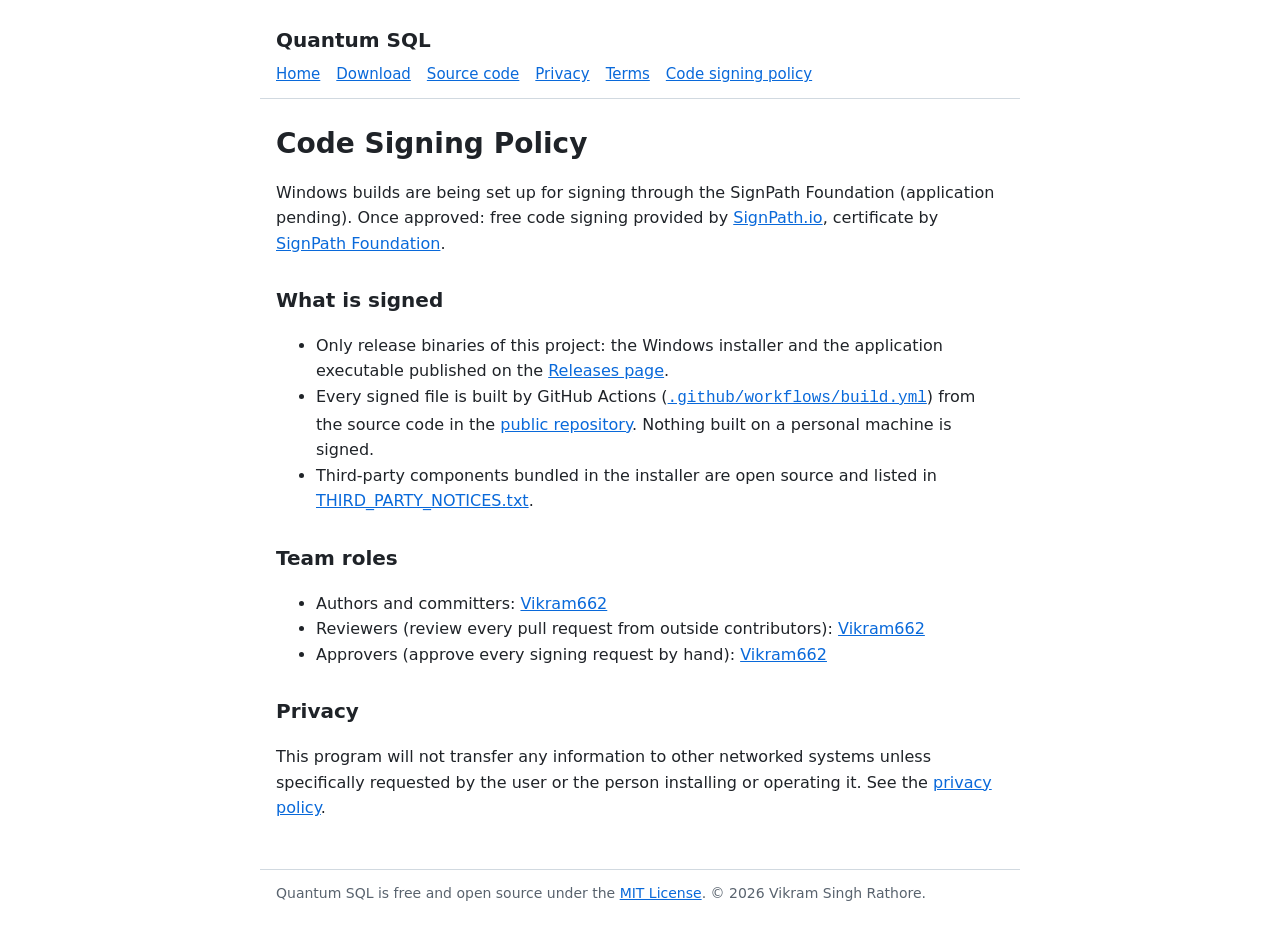
==== docs/code-signing.html @ f1ba7c72 "Add project website for GitHub Pages: home, privacy, terms, code signing policy" ====
<!doctype html>
<html lang="en">
<head>
<meta charset="utf-8">
<meta name="viewport" content="width=device-width, initial-scale=1">
<title>Code Signing Policy - Quantum SQL</title>
<meta name="description" content="Code signing policy for Quantum SQL releases.">
<link rel="stylesheet" href="style.css">
</head>
<body>
<header>
  <a class="brand" href="./">Quantum SQL</a>
  <nav>
    <a href="./">Home</a>
    <a href="https://github.com/Vikram662/quantum-sql-studio/releases">Download</a>
    <a href="https://github.com/Vikram662/quantum-sql-studio">Source code</a>
    <a href="privacy.html">Privacy</a>
    <a href="terms.html">Terms</a>
    <a href="code-signing.html">Code signing policy</a>
  </nav>
</header>
<main>
  <h1>Code Signing Policy</h1>
  <p>Windows builds are being set up for signing through the SignPath Foundation (application pending). Once approved: free code signing provided by <a href="https://about.signpath.io/">SignPath.io</a>, certificate by <a href="https://signpath.org/">SignPath Foundation</a>.</p>

  <h2>What is signed</h2>
  <ul>
    <li>Only release binaries of this project: the Windows installer and the application executable published on the <a href="https://github.com/Vikram662/quantum-sql-studio/releases">Releases page</a>.</li>
    <li>Every signed file is built by GitHub Actions (<a href="https://github.com/Vikram662/quantum-sql-studio/blob/main/.github/workflows/build.yml"><code>.github/workflows/build.yml</code></a>) from the source code in the <a href="https://github.com/Vikram662/quantum-sql-studio">public repository</a>. Nothing built on a personal machine is signed.</li>
    <li>Third-party components bundled in the installer are open source and listed in <a href="https://github.com/Vikram662/quantum-sql-studio/blob/main/THIRD_PARTY_NOTICES.txt">THIRD_PARTY_NOTICES.txt</a>.</li>
  </ul>

  <h2>Team roles</h2>
  <ul>
    <li>Authors and committers: <a href="https://github.com/Vikram662">Vikram662</a></li>
    <li>Reviewers (review every pull request from outside contributors): <a href="https://github.com/Vikram662">Vikram662</a></li>
    <li>Approvers (approve every signing request by hand): <a href="https://github.com/Vikram662">Vikram662</a></li>
  </ul>

  <h2>Privacy</h2>
  <p>This program will not transfer any information to other networked systems unless specifically requested by the user or the person installing or operating it. See the <a href="privacy.html">privacy policy</a>.</p>
</main>
<footer>
  Quantum SQL is free and open source under the <a href="https://github.com/Vikram662/quantum-sql-studio/blob/main/LICENSE">MIT License</a>. &copy; 2026 Vikram Singh Rathore.
</footer>
</body>
</html>
---- docs/style.css ----
:root { --bg: #ffffff; --fg: #1f2328; --muted: #59636e; --line: #d1d9e0; --accent: #0969da; }
@media (prefers-color-scheme: dark) {
  :root { --bg: #0d1117; --fg: #e6edf3; --muted: #9198a1; --line: #3d444d; --accent: #4493f8; }
}
* { box-sizing: border-box; }
body { margin: 0; background: var(--bg); color: var(--fg); font: 16px/1.6 system-ui, -apple-system, "Segoe UI", Roboto, sans-serif; }
header, main, footer { max-width: 760px; margin: 0 auto; padding: 0 16px; }
header { padding-top: 24px; padding-bottom: 12px; border-bottom: 1px solid var(--line); }
header a.brand { font-weight: 700; font-size: 20px; color: var(--fg); text-decoration: none; }
nav { margin-top: 6px; display: flex; flex-wrap: wrap; gap: 4px 16px; font-size: 15px; }
main { padding-top: 8px; padding-bottom: 32px; }
footer { padding-top: 12px; padding-bottom: 32px; border-top: 1px solid var(--line); color: var(--muted); font-size: 14px; }
a { color: var(--accent); }
h1 { font-size: 28px; line-height: 1.25; }
h2 { font-size: 20px; margin-top: 28px; }
.muted { color: var(--muted); }
.button { display: inline-block; padding: 8px 16px; border-radius: 6px; background: var(--accent); color: #fff; text-decoration: none; font-weight: 600; }
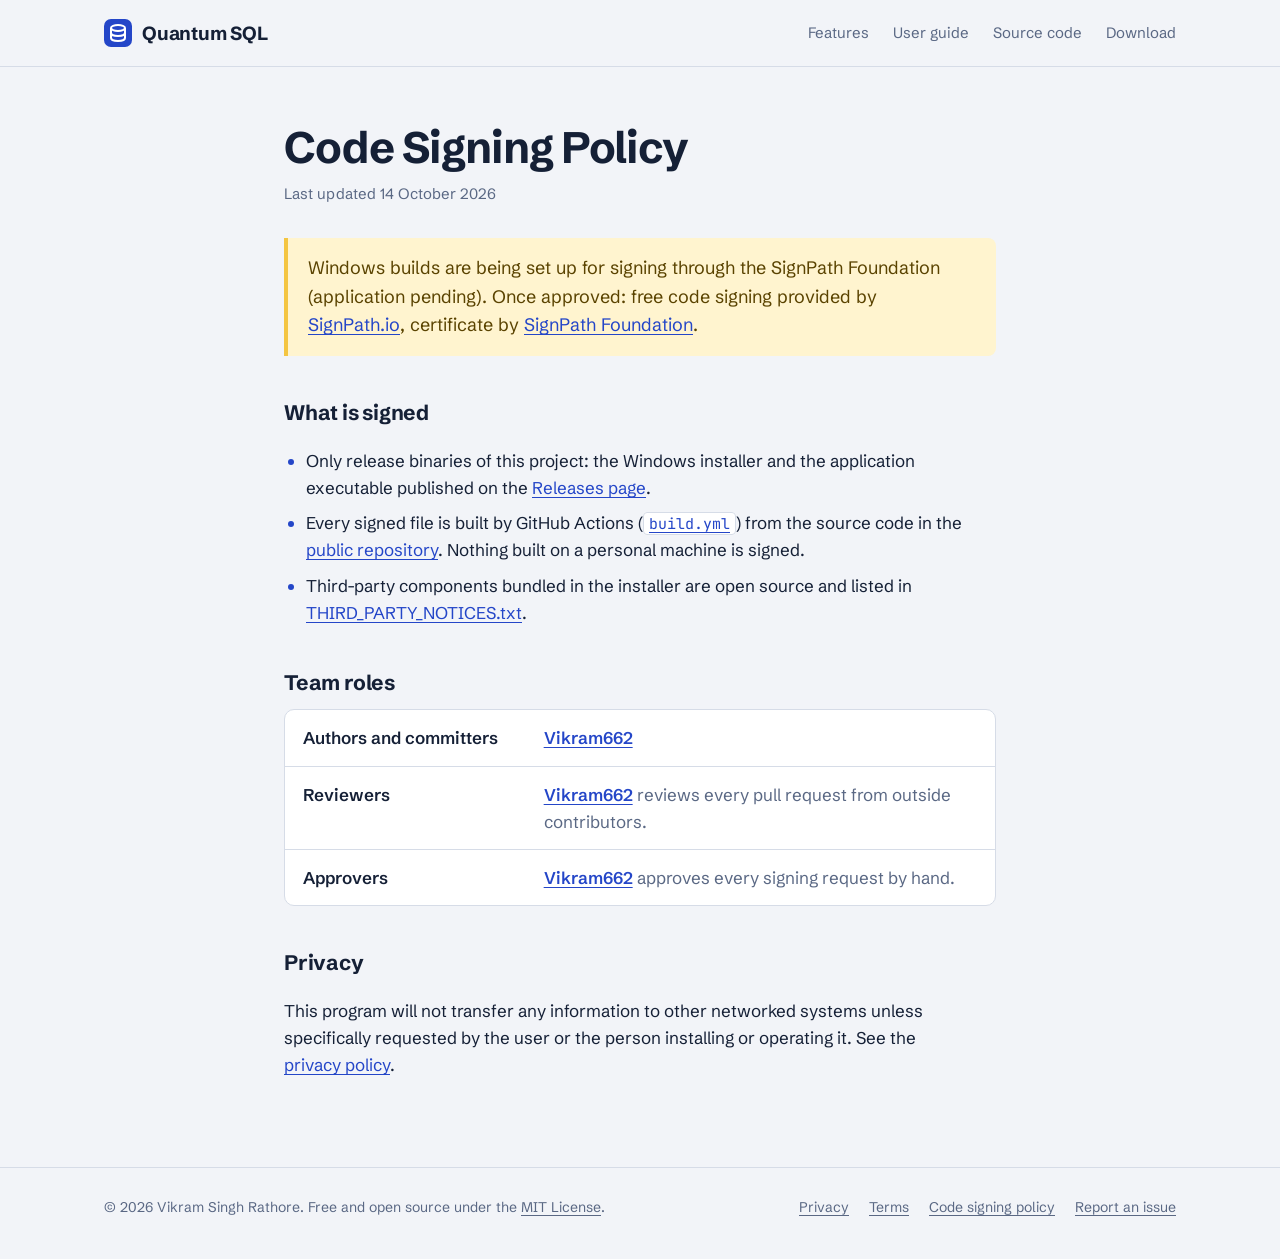
==== commit ef7e03e7: "Redesign project website" ====
--- a/docs/code-signing.html
+++ b/docs/code-signing.html
@@ -5,43 +5,64 @@
 <meta name="viewport" content="width=device-width, initial-scale=1">
 <title>Code Signing Policy - Quantum SQL</title>
 <meta name="description" content="Code signing policy for Quantum SQL releases.">
+<link rel="icon" href="data:image/svg+xml,%3Csvg xmlns='http://www.w3.org/2000/svg' viewBox='0 0 28 28'%3E%3Crect width='28' height='28' rx='7' fill='%232446c8'/%3E%3Cellipse cx='14' cy='9' rx='7' ry='3' fill='none' stroke='%23fff' stroke-width='2'/%3E%3Cpath d='M7 9v10c0 1.7 3.1 3 7 3s7-1.3 7-3V9M7 14c0 1.7 3.1 3 7 3s7-1.3 7-3' fill='none' stroke='%23fff' stroke-width='2'/%3E%3C/svg%3E">
+<link rel="preconnect" href="https://fonts.googleapis.com">
+<link rel="preconnect" href="https://fonts.gstatic.com" crossorigin>
+<link rel="stylesheet" href="https://fonts.googleapis.com/css2?family=JetBrains+Mono:wght@400;500&family=Schibsted+Grotesk:wght@400;600;700;800&display=swap">
 <link rel="stylesheet" href="style.css">
 </head>
 <body>
-<header>
-  <a class="brand" href="./">Quantum SQL</a>
-  <nav>
-    <a href="./">Home</a>
-    <a href="https://github.com/Vikram662/quantum-sql-studio/releases">Download</a>
-    <a href="https://github.com/Vikram662/quantum-sql-studio">Source code</a>
-    <a href="privacy.html">Privacy</a>
-    <a href="terms.html">Terms</a>
-    <a href="code-signing.html">Code signing policy</a>
-  </nav>
+<header class="topbar">
+  <div class="wrap">
+    <a class="brand" href="./">
+      <svg width="28" height="28" viewBox="0 0 28 28" aria-hidden="true"><rect width="28" height="28" rx="7" fill="#2446c8"/><ellipse cx="14" cy="9" rx="7" ry="3" fill="none" stroke="#fff" stroke-width="2"/><path d="M7 9v10c0 1.7 3.1 3 7 3s7-1.3 7-3V9M7 14c0 1.7 3.1 3 7 3s7-1.3 7-3" fill="none" stroke="#fff" stroke-width="2"/></svg>
+      Quantum SQL
+    </a>
+    <nav aria-label="Main">
+      <a href="./#features">Features</a>
+      <a href="https://github.com/Vikram662/quantum-sql-studio/blob/main/docs/USER_GUIDE.md">User guide</a>
+      <a href="https://github.com/Vikram662/quantum-sql-studio">Source code</a>
+      <a href="https://github.com/Vikram662/quantum-sql-studio/releases">Download</a>
+    </nav>
+  </div>
 </header>
-<main>
-  <h1>Code Signing Policy</h1>
-  <p>Windows builds are being set up for signing through the SignPath Foundation (application pending). Once approved: free code signing provided by <a href="https://about.signpath.io/">SignPath.io</a>, certificate by <a href="https://signpath.org/">SignPath Foundation</a>.</p>
 
-  <h2>What is signed</h2>
-  <ul>
-    <li>Only release binaries of this project: the Windows installer and the application executable published on the <a href="https://github.com/Vikram662/quantum-sql-studio/releases">Releases page</a>.</li>
-    <li>Every signed file is built by GitHub Actions (<a href="https://github.com/Vikram662/quantum-sql-studio/blob/main/.github/workflows/build.yml"><code>.github/workflows/build.yml</code></a>) from the source code in the <a href="https://github.com/Vikram662/quantum-sql-studio">public repository</a>. Nothing built on a personal machine is signed.</li>
-    <li>Third-party components bundled in the installer are open source and listed in <a href="https://github.com/Vikram662/quantum-sql-studio/blob/main/THIRD_PARTY_NOTICES.txt">THIRD_PARTY_NOTICES.txt</a>.</li>
-  </ul>
+<main class="doc">
+  <div class="wrap">
+    <h1>Code Signing Policy</h1>
+    <p class="updated">Last updated 14 October 2026</p>
 
-  <h2>Team roles</h2>
-  <ul>
-    <li>Authors and committers: <a href="https://github.com/Vikram662">Vikram662</a></li>
-    <li>Reviewers (review every pull request from outside contributors): <a href="https://github.com/Vikram662">Vikram662</a></li>
-    <li>Approvers (approve every signing request by hand): <a href="https://github.com/Vikram662">Vikram662</a></li>
-  </ul>
+    <p class="summary">Windows builds are being set up for signing through the SignPath Foundation (application pending). Once approved: free code signing provided by <a href="https://about.signpath.io/">SignPath.io</a>, certificate by <a href="https://signpath.org/">SignPath Foundation</a>.</p>
 
-  <h2>Privacy</h2>
-  <p>This program will not transfer any information to other networked systems unless specifically requested by the user or the person installing or operating it. See the <a href="privacy.html">privacy policy</a>.</p>
+    <h2>What is signed</h2>
+    <ul>
+      <li>Only release binaries of this project: the Windows installer and the application executable published on the <a href="https://github.com/Vikram662/quantum-sql-studio/releases">Releases page</a>.</li>
+      <li>Every signed file is built by GitHub Actions (<a href="https://github.com/Vikram662/quantum-sql-studio/blob/main/.github/workflows/build.yml"><code>build.yml</code></a>) from the source code in the <a href="https://github.com/Vikram662/quantum-sql-studio">public repository</a>. Nothing built on a personal machine is signed.</li>
+      <li>Third-party components bundled in the installer are open source and listed in <a href="https://github.com/Vikram662/quantum-sql-studio/blob/main/THIRD_PARTY_NOTICES.txt">THIRD_PARTY_NOTICES.txt</a>.</li>
+    </ul>
+
+    <h2>Team roles</h2>
+    <dl class="roles">
+      <div><dt>Authors and committers</dt><dd><a href="https://github.com/Vikram662">Vikram662</a></dd></div>
+      <div><dt>Reviewers</dt><dd><a href="https://github.com/Vikram662">Vikram662</a> reviews every pull request from outside contributors.</dd></div>
+      <div><dt>Approvers</dt><dd><a href="https://github.com/Vikram662">Vikram662</a> approves every signing request by hand.</dd></div>
+    </dl>
+
+    <h2>Privacy</h2>
+    <p>This program will not transfer any information to other networked systems unless specifically requested by the user or the person installing or operating it. See the <a href="privacy.html">privacy policy</a>.</p>
+  </div>
 </main>
-<footer>
-  Quantum SQL is free and open source under the <a href="https://github.com/Vikram662/quantum-sql-studio/blob/main/LICENSE">MIT License</a>. &copy; 2026 Vikram Singh Rathore.
+
+<footer class="footer">
+  <div class="wrap">
+    <span>&copy; 2026 Vikram Singh Rathore. Free and open source under the <a href="https://github.com/Vikram662/quantum-sql-studio/blob/main/LICENSE">MIT License</a>.</span>
+    <nav aria-label="Legal">
+      <a href="privacy.html">Privacy</a>
+      <a href="terms.html">Terms</a>
+      <a href="code-signing.html" aria-current="page">Code signing policy</a>
+      <a href="https://github.com/Vikram662/quantum-sql-studio/issues">Report an issue</a>
+    </nav>
+  </div>
 </footer>
 </body>
 </html>
--- a/docs/style.css
+++ b/docs/style.css
@@ -1,17 +1,159 @@
-:root { --bg: #ffffff; --fg: #1f2328; --muted: #59636e; --line: #d1d9e0; --accent: #0969da; }
+:root {
+  --paper: #f2f4f8;
+  --surface: #ffffff;
+  --ink: #152036;
+  --steel: #5a6884;
+  --line: #d6dce7;
+  --blue: #2446c8;
+  --blue-ink: #ffffff;
+  --amber: #f4c542;
+  --amber-soft: #fff4cf;
+  --amber-ink: #5a4300;
+  --code-bg: #152036;
+  --code-fg: #dfe6f3;
+  --code-dim: #7d8aa6;
+  --code-kw: #8fb0ff;
+  --code-str: #9fe0b4;
+  --code-num: #ffcf70;
+  --radius-window: 12px;
+  --radius-control: 6px;
+}
+
 @media (prefers-color-scheme: dark) {
-  :root { --bg: #0d1117; --fg: #e6edf3; --muted: #9198a1; --line: #3d444d; --accent: #4493f8; }
+  :root {
+    --paper: #0f1626;
+    --surface: #172036;
+    --ink: #e4e9f2;
+    --steel: #9aa6bf;
+    --line: #2a3550;
+    --blue: #7c9bff;
+    --blue-ink: #0f1626;
+    --amber: #f4c542;
+    --amber-soft: #3a3115;
+    --amber-ink: #f8dd8a;
+    --code-bg: #0a1020;
+    --code-fg: #dfe6f3;
+  }
 }
+
 * { box-sizing: border-box; }
-body { margin: 0; background: var(--bg); color: var(--fg); font: 16px/1.6 system-ui, -apple-system, "Segoe UI", Roboto, sans-serif; }
-header, main, footer { max-width: 760px; margin: 0 auto; padding: 0 16px; }
-header { padding-top: 24px; padding-bottom: 12px; border-bottom: 1px solid var(--line); }
-header a.brand { font-weight: 700; font-size: 20px; color: var(--fg); text-decoration: none; }
-nav { margin-top: 6px; display: flex; flex-wrap: wrap; gap: 4px 16px; font-size: 15px; }
-main { padding-top: 8px; padding-bottom: 32px; }
-footer { padding-top: 12px; padding-bottom: 32px; border-top: 1px solid var(--line); color: var(--muted); font-size: 14px; }
-a { color: var(--accent); }
-h1 { font-size: 28px; line-height: 1.25; }
-h2 { font-size: 20px; margin-top: 28px; }
-.muted { color: var(--muted); }
-.button { display: inline-block; padding: 8px 16px; border-radius: 6px; background: var(--accent); color: #fff; text-decoration: none; font-weight: 600; }
+
+html { -webkit-text-size-adjust: 100%; }
+
+body {
+  margin: 0;
+  background: var(--paper);
+  color: var(--ink);
+  font: 400 17px/1.6 "Schibsted Grotesk", system-ui, -apple-system, "Segoe UI", sans-serif;
+}
+
+a { color: var(--blue); text-underline-offset: 3px; }
+a:hover { text-decoration-thickness: 2px; }
+:focus-visible { outline: 3px solid var(--blue); outline-offset: 3px; border-radius: 2px; }
+
+code, pre { font-family: "JetBrains Mono", ui-monospace, Consolas, monospace; }
+code { font-size: 0.88em; background: var(--surface); border: 1px solid var(--line); border-radius: 4px; padding: 1px 5px; }
+
+.wrap { max-width: 1120px; margin: 0 auto; padding: 0 24px; }
+
+/* Top bar */
+.topbar { border-bottom: 1px solid var(--line); }
+.topbar .wrap { display: flex; flex-wrap: wrap; align-items: center; justify-content: space-between; gap: 12px 32px; padding-top: 18px; padding-bottom: 18px; }
+.brand { display: inline-flex; align-items: center; gap: 10px; color: var(--ink); text-decoration: none; font-weight: 700; font-size: 19px; letter-spacing: -0.01em; }
+.brand svg { flex: none; }
+.topbar nav { display: flex; flex-wrap: wrap; gap: 6px 24px; font-size: 15px; }
+.topbar nav a { color: var(--steel); text-decoration: none; }
+.topbar nav a:hover, .topbar nav a[aria-current="page"] { color: var(--ink); }
+.topbar nav a[aria-current="page"] { font-weight: 600; }
+
+/* Hero */
+.hero .wrap { display: grid; grid-template-columns: minmax(0, 5fr) minmax(0, 6fr); gap: 56px; align-items: center; padding-top: 72px; padding-bottom: 88px; }
+.hero h1 { font-size: clamp(36px, 5vw, 56px); line-height: 1.05; letter-spacing: -0.03em; font-weight: 800; margin: 0 0 20px; }
+.hero p.lede { font-size: 19px; color: var(--steel); max-width: 34em; margin: 0 0 32px; }
+.actions { display: flex; flex-wrap: wrap; gap: 12px 20px; align-items: center; }
+.btn { display: inline-block; padding: 12px 22px; border-radius: var(--radius-control); background: var(--blue); color: var(--blue-ink); font-weight: 600; text-decoration: none; }
+.btn:hover { filter: brightness(1.08); }
+.actions .quiet { color: var(--ink); font-weight: 600; }
+.hero .meta { margin-top: 20px; font-size: 14px; color: var(--steel); }
+
+/* App window mock */
+.window { background: var(--code-bg); color: var(--code-fg); border-radius: var(--radius-window); overflow: hidden; box-shadow: 0 30px 60px -30px rgba(21, 32, 54, 0.55); font-size: 14px; }
+.window .chrome { display: flex; align-items: center; gap: 16px; padding: 10px 14px; background: rgba(255, 255, 255, 0.04); border-bottom: 1px solid rgba(255, 255, 255, 0.08); }
+.window .dots { display: flex; gap: 6px; }
+.window .dots i { width: 10px; height: 10px; border-radius: 50%; background: rgba(255, 255, 255, 0.18); }
+.window .tab { font-size: 13px; color: var(--code-fg); padding: 3px 10px; border-radius: 5px; background: rgba(255, 255, 255, 0.07); }
+.window .env { margin-left: auto; font-size: 12px; font-weight: 600; color: #ffb4b4; background: rgba(255, 90, 90, 0.16); padding: 2px 8px; border-radius: 999px; }
+.window pre { margin: 0; padding: 20px 22px; line-height: 1.75; overflow-x: auto; font-size: 14px; }
+.window .ln { color: var(--code-dim); user-select: none; display: inline-block; width: 2ch; margin-right: 16px; text-align: right; }
+.window .kw { color: var(--code-kw); }
+.window .str { color: var(--code-str); }
+.window .num { color: var(--code-num); }
+.window .cm { color: var(--code-dim); }
+.guard { margin: 0 14px 14px; padding: 14px 16px; border-radius: 8px; background: var(--amber); color: #2b2200; display: grid; grid-template-columns: auto 1fr; gap: 4px 12px; }
+.guard svg { grid-row: span 2; margin-top: 2px; }
+.guard strong { font-size: 15px; }
+.guard span { font-size: 14px; }
+.guard .choices { grid-column: 2; display: flex; flex-wrap: wrap; gap: 8px; margin-top: 8px; }
+.guard .choices b { font-weight: 600; font-size: 13px; padding: 5px 12px; border-radius: 5px; background: #2b2200; color: var(--amber); }
+.guard .choices b + b { background: transparent; color: #2b2200; box-shadow: inset 0 0 0 1.5px #2b2200; }
+
+@media (prefers-reduced-motion: no-preference) {
+  .guard { animation: guard-in 480ms cubic-bezier(0.2, 0.8, 0.2, 1) 900ms both; }
+  @keyframes guard-in { from { opacity: 0; transform: translateY(10px); } to { opacity: 1; transform: none; } }
+}
+
+/* Feature groups */
+.band { border-top: 1px solid var(--line); }
+.band .wrap { padding-top: 64px; padding-bottom: 64px; }
+.band h2 { font-size: clamp(26px, 3vw, 34px); letter-spacing: -0.02em; line-height: 1.15; margin: 0 0 8px; }
+.band > .wrap > p { color: var(--steel); max-width: 40em; margin: 0 0 40px; }
+.groups { display: grid; gap: 0; }
+.group { display: grid; grid-template-columns: minmax(0, 1fr) minmax(0, 2fr); gap: 8px 48px; padding: 28px 0; border-top: 1px solid var(--line); }
+.group h3 { margin: 0; font-size: 18px; }
+.group h3 small { display: block; font-weight: 400; font-size: 15px; color: var(--steel); margin-top: 4px; }
+.group ul { margin: 0; padding: 0; list-style: none; display: grid; grid-template-columns: repeat(2, minmax(0, 1fr)); gap: 14px 32px; }
+.group li { padding-left: 16px; position: relative; font-size: 16px; }
+.group li::before { content: ""; position: absolute; left: 0; top: 0.7em; width: 6px; height: 6px; border-radius: 1px; background: var(--blue); }
+.group li b { font-weight: 600; }
+
+/* Platforms */
+.platforms { display: grid; grid-template-columns: repeat(3, minmax(0, 1fr)); gap: 24px; margin-top: 8px; }
+.platform { background: var(--surface); border: 1px solid var(--line); border-radius: 10px; padding: 22px; }
+.platform h3 { margin: 0 0 4px; font-size: 18px; }
+.platform p { margin: 0; color: var(--steel); font-size: 15px; }
+
+/* Documents (privacy, terms, code signing) */
+.doc .wrap { max-width: 760px; padding-top: 56px; padding-bottom: 72px; }
+.doc h1 { font-size: clamp(32px, 4.4vw, 44px); letter-spacing: -0.025em; line-height: 1.1; margin: 0 0 10px; }
+.doc .updated { color: var(--steel); font-size: 15px; margin: 0 0 32px; }
+.doc .summary { background: var(--amber-soft); color: var(--amber-ink); border-left: 4px solid var(--amber); padding: 16px 20px; border-radius: 0 8px 8px 0; font-size: 18px; margin: 0 0 40px; }
+.doc h2 { font-size: 21px; letter-spacing: -0.01em; margin: 40px 0 10px; }
+.doc p, .doc li { max-width: 68ch; }
+.doc ul { padding-left: 22px; }
+.doc li { margin-bottom: 8px; }
+.doc li::marker { color: var(--blue); }
+.roles { border: 1px solid var(--line); border-radius: 10px; overflow: hidden; background: var(--surface); margin: 8px 0 0; }
+.roles div { display: grid; grid-template-columns: minmax(0, 1fr) minmax(0, 2fr); gap: 4px 24px; padding: 14px 18px; }
+.roles div + div { border-top: 1px solid var(--line); }
+.roles dt { font-weight: 600; }
+.roles dd { margin: 0; color: var(--steel); }
+.roles dd a { font-weight: 600; }
+
+/* Footer */
+.footer { border-top: 1px solid var(--line); font-size: 14px; color: var(--steel); }
+.footer .wrap { display: flex; flex-wrap: wrap; justify-content: space-between; gap: 12px 32px; padding-top: 28px; padding-bottom: 40px; }
+.footer nav { display: flex; flex-wrap: wrap; gap: 6px 20px; }
+.footer a { color: var(--steel); }
+
+@media (max-width: 880px) {
+  .hero .wrap { grid-template-columns: minmax(0, 1fr); gap: 40px; padding-top: 48px; padding-bottom: 64px; }
+  .group { grid-template-columns: minmax(0, 1fr); }
+  .platforms { grid-template-columns: minmax(0, 1fr); }
+}
+
+@media (max-width: 560px) {
+  .wrap { padding: 0 16px; }
+  .group ul { grid-template-columns: minmax(0, 1fr); }
+  .roles div { grid-template-columns: minmax(0, 1fr); }
+  .window pre { font-size: 12.5px; padding: 16px; }
+}
